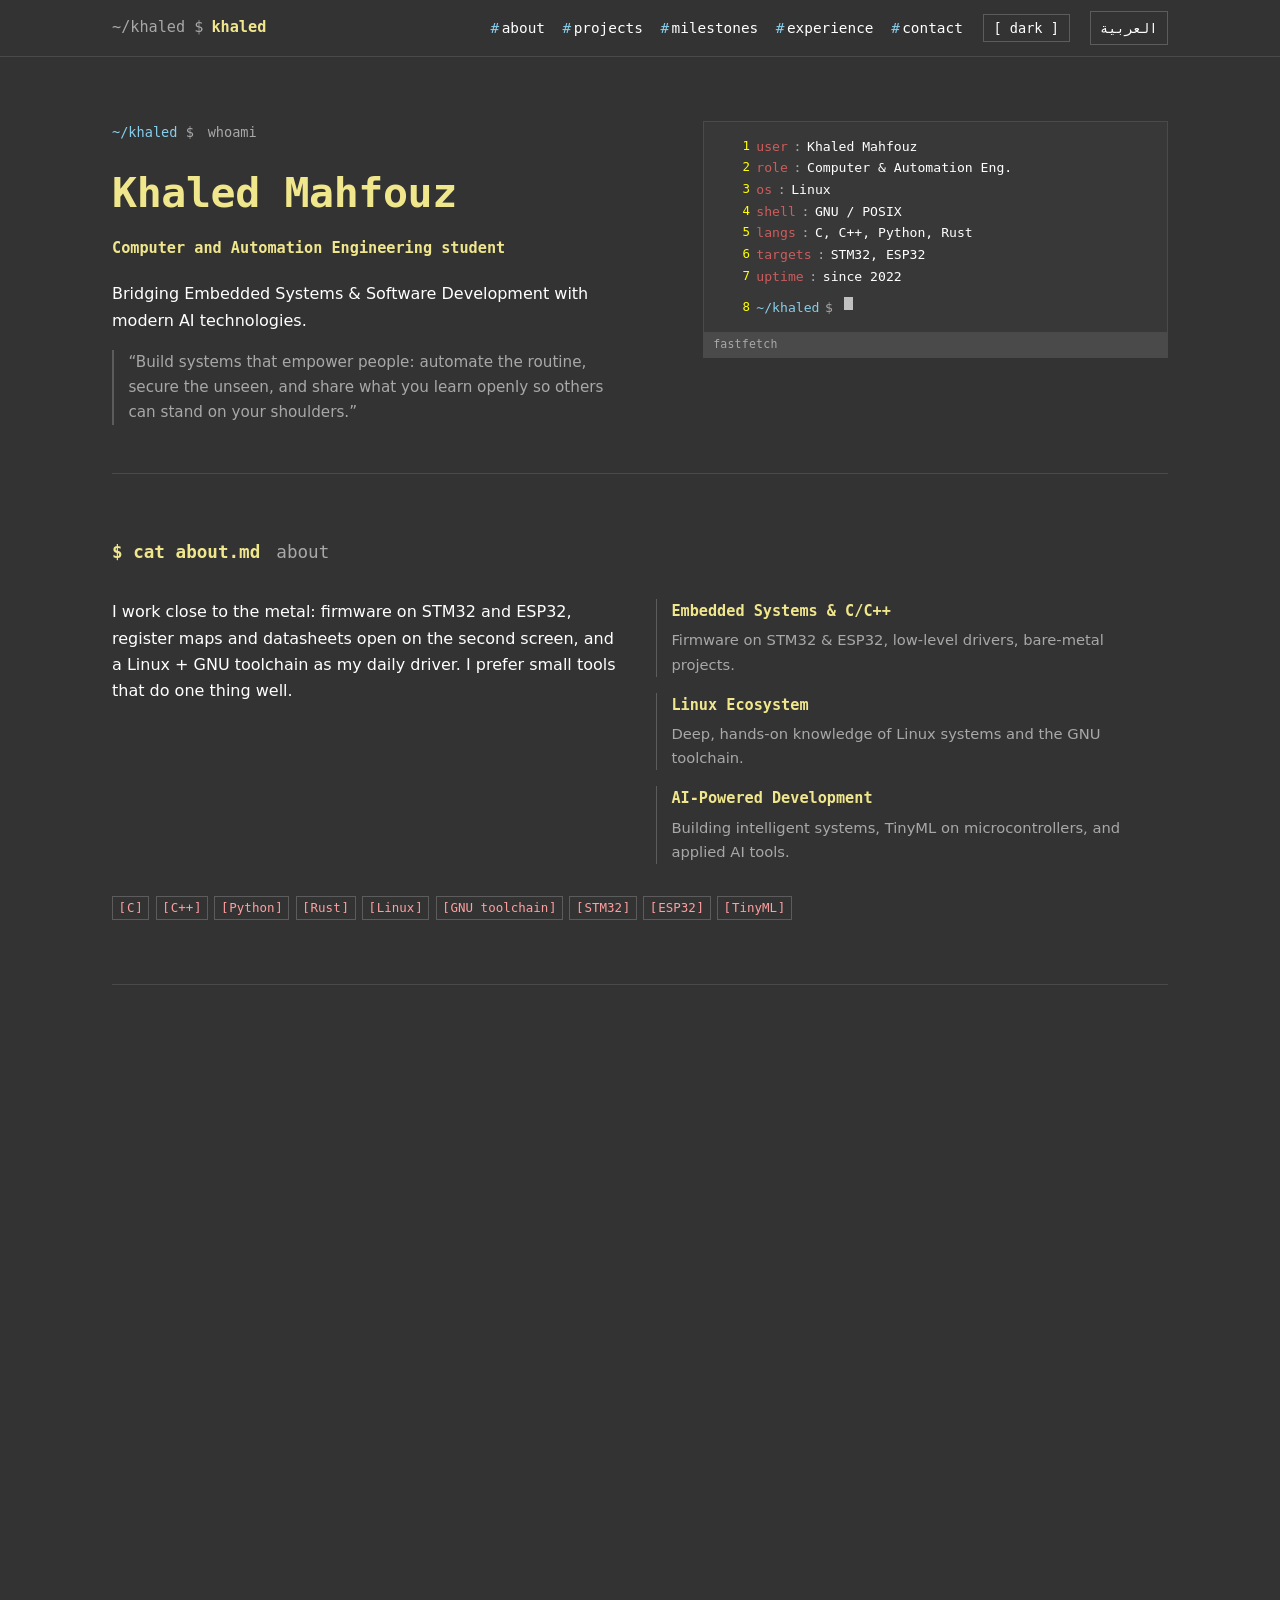
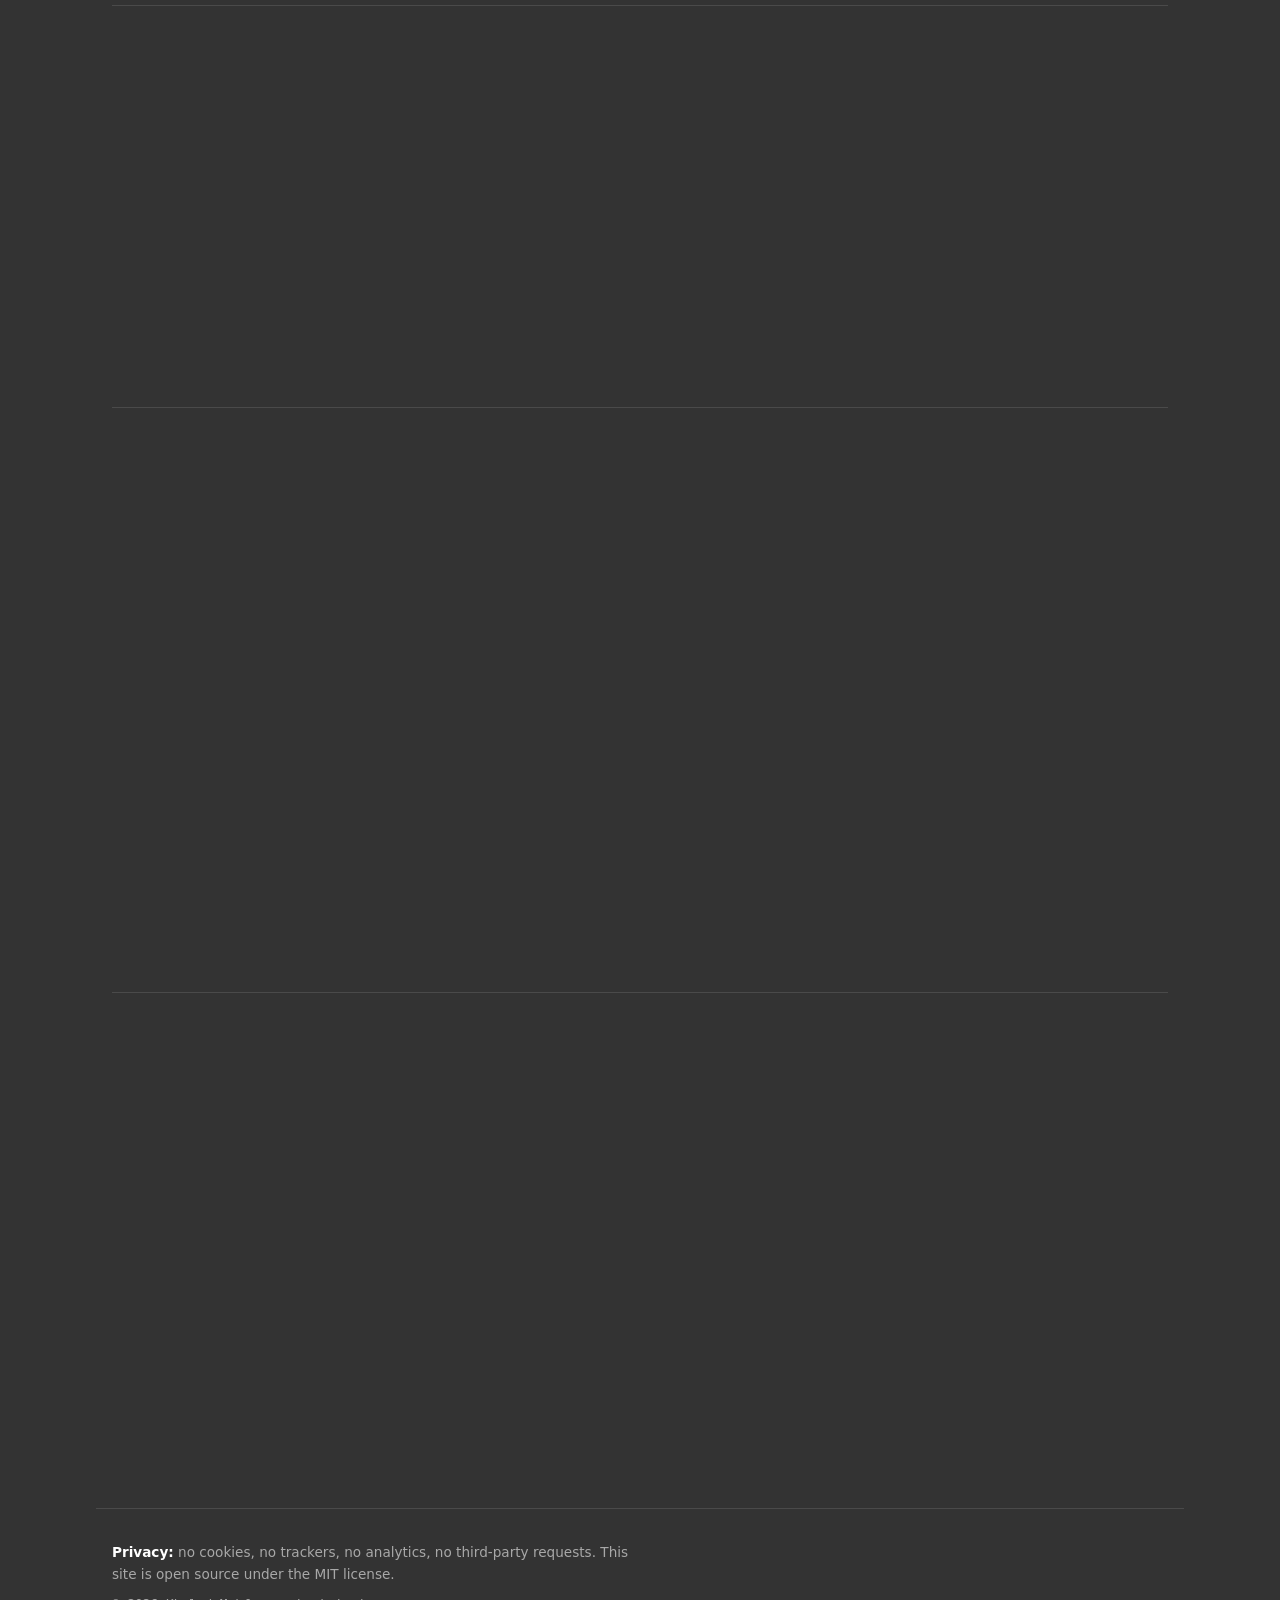
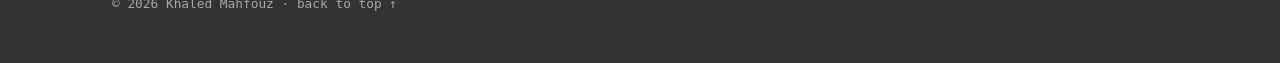
==== en/index.html @ 9ca7d721 "feat: update portfolio structure and assets" ====
<!DOCTYPE html>
<html lang="en" dir="ltr" class="no-js">
<head>
	<meta charset="utf-8">
	<meta name="viewport" content="width=device-width, initial-scale=1">

	<!-- Privacy: no referrer, no third-party requests, no cookies, no storage. -->
	<meta name="referrer" content="no-referrer">
	<!--
		Strict CSP. Note: 'frame-ancestors' is IGNORED inside a <meta> tag
		(it only works as an HTTP header). We still list it for documentation.
		'base-uri none' stops <base> hijacking; 'form-action none' since we have no forms.
	-->
	<meta http-equiv="Content-Security-Policy" content="default-src 'none'; img-src 'self' data:; style-src 'self'; script-src 'self'; font-src 'self'; base-uri 'none'; form-action 'none'; frame-ancestors 'none'">

	<title>Khaled Mahfouz — Computer &amp; Automation Engineering</title>
	<meta name="description" content="Portfolio of Khaled Mahfouz, Computer and Automation Engineering student at Damascus University. Embedded systems, C/C++, Linux, and applied AI on microcontrollers.">
	<meta name="author" content="Khaled Mahfouz">

	<link rel="canonical" href="https://khaledmhfz.vercel.app/en/">
	<link rel="alternate" hreflang="ar" href="https://khaledmhfz.vercel.app/">
	<link rel="alternate" hreflang="en" href="https://khaledmhfz.vercel.app/en/">
	<link rel="alternate" hreflang="x-default" href="https://khaledmhfz.vercel.app/">

	<!-- Open Graph / Twitter (translated, no external images) -->
	<meta property="og:type" content="website">
	<meta property="og:url" content="https://khaledmhfz.vercel.app/en/">
	<meta property="og:title" content="Khaled Mahfouz — Computer &amp; Automation Engineering">
	<meta property="og:description" content="Computer and Automation Engineering student. Embedded systems, C/C++, Linux, applied AI on microcontrollers.">
	<meta property="og:locale" content="en_US">
	<meta property="og:locale:alternate" content="ar_SY">
	<meta property="og:image" content="https://khaledmhfz.vercel.app/assets/profile-placeholder.jpg">
	<meta name="twitter:card" content="summary">
	<meta name="twitter:title" content="Khaled Mahfouz — Computer &amp; Automation Engineering">
	<meta name="twitter:description" content="Computer and Automation Engineering student. Embedded systems, C/C++, Linux, applied AI on microcontrollers.">

	<link rel="icon" href="../assets/favicon.svg" type="image/svg+xml">
	<link rel="stylesheet" href="../assets/style.css">

	<!--
		Loaded without defer on purpose: a synchronous, ~10-line reader that
		applies ?theme=light to <html> BEFORE the first paint, so returning
		visitors never see a dark flash. CSP keeps it same-origin; no inline.
	-->
	<script src="../assets/theme.js"></script>
</head>
<body>

	<a class="skip-link" href="#main">Skip to content</a>

	<!-- ===================== HEADER / NAV ===================== -->
	<header class="site-header" id="banner">
		<div class="header-inner">
			<a class="brand" href="#banner" aria-label="Khaled Mahfouz — home">
				<span class="brand-prompt" aria-hidden="true">~/khaled $</span>
				<span class="brand-name">khaled</span>
			</a>

			<button class="nav-toggle" type="button"
				aria-expanded="false" aria-controls="primary-nav"
				aria-label="Open menu"
				data-open-label="Open menu"
				data-close-label="Close menu">
				<span class="nav-toggle-bar" aria-hidden="true"></span>
				<span class="nav-toggle-bar" aria-hidden="true"></span>
				<span class="nav-toggle-bar" aria-hidden="true"></span>
			</button>

			<nav class="primary-nav" id="primary-nav" aria-label="Primary">
				<ul>
					<li><a href="#about"><span class="nav-hash" aria-hidden="true">#</span>about</a></li>
					<li><a href="#projects"><span class="nav-hash" aria-hidden="true">#</span>projects</a></li>
					<li><a href="#milestones"><span class="nav-hash" aria-hidden="true">#</span>milestones</a></li>
					<li><a href="#experiences"><span class="nav-hash" aria-hidden="true">#</span>experience</a></li>
					<li><a href="#contact"><span class="nav-hash" aria-hidden="true">#</span>contact</a></li>
				</ul>
				<button class="theme-toggle" type="button"
					aria-pressed="false"
					aria-label="Light theme"
					data-light-text="[ light ]"
					data-dark-text="[ dark ]">[ dark ]</button>
				<a class="lang-switch" href="../index.html" hreflang="ar" lang="ar" dir="rtl" rel="alternate">العربية</a>
			</nav>
		</div>
	</header>

	<main id="main">

		<!-- ===================== HERO ===================== -->
		<section class="hero" aria-labelledby="hero-title">
			<div class="hero-grid">
				<div class="hero-text">
					<p class="hero-kicker">
						<span class="prompt">~/khaled</span> <span class="prompt-sig">$</span> whoami
					</p>
					<h1 id="hero-title">Khaled Mahfouz</h1>
					<p class="hero-role">Computer and Automation Engineering student</p>
					<p class="hero-lead">
						Bridging Embedded Systems &amp; Software Development with modern AI technologies.
					</p>
					<p class="hero-slogan">
						&ldquo;Build systems that empower people: automate the routine, secure the unseen, and share what you learn openly so others can stand on your shoulders.&rdquo;
					</p>
				</div>

				<!-- Fake fastfetch-style block. Decorative. -->
				<aside class="bootlog" aria-label="Quick identity card">
					<div class="bootlog-body">
						<div class="bootlog-line"><span class="k">user</span><span class="s">:</span><span class="v">Khaled Mahfouz</span></div>
						<div class="bootlog-line"><span class="k">role</span><span class="s">:</span><span class="v">Computer &amp; Automation Eng.</span></div>
						<div class="bootlog-line"><span class="k">os</span><span class="s">:</span><span class="v">Linux</span></div>
						<div class="bootlog-line"><span class="k">shell</span><span class="s">:</span><span class="v">GNU / POSIX</span></div>
						<div class="bootlog-line"><span class="k">langs</span><span class="s">:</span><span class="v">C, C++, Python, Rust</span></div>
						<div class="bootlog-line"><span class="k">targets</span><span class="s">:</span><span class="v">STM32, ESP32</span></div>
						<div class="bootlog-line"><span class="k">uptime</span><span class="s">:</span><span class="v">since 2022</span></div>
						<div class="bootlog-line bootlog-cmd">
							<span class="prompt">~/khaled</span> <span class="prompt-sig">$</span>
							<span class="cursor" aria-hidden="true"></span>
						</div>
					</div>
					<div class="bootlog-status" aria-hidden="true">fastfetch</div>
				</aside>
			</div>
		</section>

		<!-- ===================== ABOUT ===================== -->
		<section id="about" class="section" aria-labelledby="about-title">
			<h2 id="about-title" class="section-title">
				<span class="section-prompt">$ cat about.md</span>
				<span class="section-name">about</span>
			</h2>

			<div class="about-grid">
				<p class="lead">
					I work close to the metal: firmware on STM32 and ESP32, register maps and datasheets open on the second screen, and a Linux + GNU toolchain as my daily driver. I prefer small tools that do one thing well.
				</p>

				<ul class="key-points">
					<li class="point">
						<h3>Embedded Systems &amp; C/C++</h3>
						<p>Firmware on STM32 &amp; ESP32, low-level drivers, bare-metal projects.</p>
					</li>
					<li class="point">
						<h3>Linux Ecosystem</h3>
						<p>Deep, hands-on knowledge of Linux systems and the GNU toolchain.</p>
					</li>
					<li class="point">
						<h3>AI-Powered Development</h3>
						<p>Building intelligent systems, TinyML on microcontrollers, and applied AI tools.</p>
					</li>
				</ul>
			</div>

			<div class="chips" aria-label="Tools I use">
				<span class="chip">C</span>
				<span class="chip">C++</span>
				<span class="chip">Python</span>
				<span class="chip">Rust</span>
				<span class="chip">Linux</span>
				<span class="chip">GNU toolchain</span>
				<span class="chip">STM32</span>
				<span class="chip">ESP32</span>
				<span class="chip">TinyML</span>
			</div>
		</section>

		<!-- ===================== PROJECTS ===================== -->
		<section id="projects" class="section" aria-labelledby="projects-title">
			<h2 id="projects-title" class="section-title">
				<span class="section-prompt">~/projects $ ls -1</span>
				<span class="section-name">projects</span>
			</h2>

			<div class="project-grid">
				<article class="project">
					<div class="project-file">stm32-without-cubeide</div>
					<div class="project-body">
						<h3>STM32 Without CubeIDE</h3>
						<p class="project-desc">Bare-metal STM32 development without CubeIDE, using direct register access.</p>
						<ul class="tags">
							<li>STM32</li><li>C</li><li>Bare-Metal</li><li>Embedded</li>
						</ul>
						<a class="project-link" href="https://github.com/KhaledMahfouz5/stm32-without-cubeide" target="_blank" rel="noopener noreferrer">github →</a>
					</div>
				</article>

				<article class="project">
					<div class="project-file">esp32-doom</div>
					<div class="project-body">
						<h3>ESP32 DOOM</h3>
						<p class="project-desc">Running DOOM on an ESP32 microcontroller.</p>
						<ul class="tags">
							<li>ESP32</li><li>C/C++</li><li>Graphics</li><li>Embedded</li>
						</ul>
						<a class="project-link" href="https://github.com/KhaledMahfouz5/esp32-doom" target="_blank" rel="noopener noreferrer">github →</a>
					</div>
				</article>

				<article class="project">
					<div class="project-file">tasks-org-json-reader</div>
					<div class="project-body">
						<h3>Tasks Org JSON Reader</h3>
						<p class="project-desc">A JSON reader for org-mode tasks.</p>
						<ul class="tags">
							<li>JavaScript</li><li>Svelte</li><li>CSS</li><li>HTML</li>
						</ul>
						<a class="project-link" href="https://github.com/KhaledMahfouz5/tasks-org-json-reader" target="_blank" rel="noopener noreferrer">github →</a>
					</div>
				</article>

				<article class="project">
					<div class="project-file">AL-Najeeb-System</div>
					<div class="project-body">
						<h3>AL-Najeeb Student Management</h3>
						<p class="project-desc">A web app for student management.</p>
						<ul class="tags">
							<li>Flask</li><li>Python</li><li>Web App</li>
						</ul>
						<a class="project-link" href="https://github.com/KhaledMahfouz5/AL-Najeeb-System" target="_blank" rel="noopener noreferrer">github →</a>
					</div>
				</article>

				<article class="project">
					<div class="project-file">nmap-automation-script</div>
					<div class="project-body">
						<h3>Nmap Automation Script</h3>
						<p class="project-desc">Automating network scans with Nmap.</p>
						<ul class="tags">
							<li>Python</li><li>Nmap</li><li>Network Scanning</li>
						</ul>
						<a class="project-link" href="https://github.com/KhaledMahfouz5/nmap-automation-script" target="_blank" rel="noopener noreferrer">github →</a>
					</div>
				</article>

				<article class="project">
					<div class="project-file">linux-course</div>
					<div class="project-body">
						<h3>Linux Course</h3>
						<p class="project-desc">Open-source Linux course material.</p>
						<ul class="tags">
							<li>Linux</li><li>Shell</li><li>Open Source</li>
						</ul>
						<a class="project-link" href="https://github.com/KhaledMahfouz5/linux-course" target="_blank" rel="noopener noreferrer">github →</a>
					</div>
				</article>
			</div>
		</section>

		<!-- ===================== MILESTONES (register map) ===================== -->
		<section id="milestones" class="section" aria-labelledby="milestones-title">
			<h2 id="milestones-title" class="section-title">
				<span class="section-prompt">// milestones</span>
				<span class="section-name">milestones</span>
			</h2>

			<div class="regmap-wrap">
				<table class="regmap">
					<caption class="visually-hidden">Milestones at a glance</caption>
					<colgroup>
						<col class="col-addr">
						<col class="col-name">
						<col class="col-value">
					</colgroup>
					<thead>
						<tr>
							<th scope="col">addr</th>
							<th scope="col">name</th>
							<th scope="col">value</th>
						</tr>
					</thead>
					<tbody>
						<tr>
							<td class="addr" aria-hidden="true">0x00</td>
							<td class="name">frontend_exp</td>
							<td class="value">
								<span class="counter" data-count-to="1" data-suffix="">1</span> year of frontend development
							</td>
						</tr>
						<tr>
							<td class="addr" aria-hidden="true">0x04</td>
							<td class="name">public_repos</td>
							<td class="value">
								<span class="counter" data-count-to="35" data-suffix="+">35+</span>
								<a class="inline-link" href="https://github.com/KhaledMahfouz5" target="_blank" rel="noopener noreferrer">GitHub</a>
							</td>
						</tr>
						<tr>
							<td class="addr" aria-hidden="true">0x08</td>
							<td class="name">linux_since</td>
							<td class="value">2022 — daily Linux user</td>
						</tr>
						<tr>
							<td class="addr" aria-hidden="true">0x0C</td>
							<td class="name">linkedin</td>
							<td class="value">
								<a class="inline-link" href="https://linkedin.com/in/khaled-mhfz-a82716331" target="_blank" rel="noopener noreferrer">/in/khaled-mhfz</a>
							</td>
						</tr>
					</tbody>
				</table>
			</div>
		</section>

		<!-- ===================== EXPERIENCE (git log) ===================== -->
		<section id="experiences" class="section" aria-labelledby="exp-title">
			<h2 id="exp-title" class="section-title">
				<span class="section-prompt">/* experience */</span>
				<span class="section-name">experience</span>
			</h2>

			<ol class="gitlog">
				<li class="commit">
					<span class="hash" aria-hidden="true">a1f3c02</span>
					<div class="commit-body">
						<h3>Computer and Automation Engineering — Damascus University</h3>
						<p class="commit-meta">2023 – 2027 · ongoing · Computer Systems &amp; Computer Hardware</p>
					</div>
				</li>
				<li class="commit">
					<span class="hash" aria-hidden="true">7b2e9d1</span>
					<div class="commit-body">
						<h3>Junior Frontend Developer — GammaTech</h3>
						<p class="commit-meta">2023 – 2024</p>
					</div>
				</li>
				<li class="commit">
					<span class="hash" aria-hidden="true">c0d54aa</span>
					<div class="commit-body">
						<h3>TinyML Course — Hamak AI and Robotic Club</h3>
						<p class="commit-meta">Dec 2025 – Jan 2026 · making AI usable on microcontrollers via Edge Impulse</p>
					</div>
				</li>
				<li class="commit">
					<span class="hash" aria-hidden="true">e8a11b6</span>
					<div class="commit-body">
						<h3>Fonte Aperta Program</h3>
						<p class="commit-meta">2025 · advanced AI use-cases, pentesting techniques, open-source solutions</p>
					</div>
				</li>
				<li class="commit">
					<span class="hash" aria-hidden="true">3f9b0c7</span>
					<div class="commit-body">
						<h3>Motion Graphics Course — Spacetoon Media Group</h3>
						<p class="commit-meta">2022 · advanced motion graphics with After Effects</p>
					</div>
				</li>
			</ol>
		</section>

		<!-- ===================== CONTACT ===================== -->
		<section id="contact" class="section" aria-labelledby="contact-title">
			<h2 id="contact-title" class="section-title">
				<span class="section-prompt">$ contact --list</span>
				<span class="section-name">contact</span>
			</h2>

			<ul class="contact-list">
				<li>
					<span class="contact-label">linkedin</span>
					<a href="https://linkedin.com/in/khaled-mhfz-a82716331" target="_blank" rel="noopener noreferrer">/in/khaled-mhfz</a>
				</li>
				<li>
					<span class="contact-label">github</span>
					<a href="https://github.com/KhaledMahfouz5" target="_blank" rel="noopener noreferrer">@KhaledMahfouz5</a>
				</li>
				<li>
					<span class="contact-label">telegram</span>
					<a href="https://t.me/khaledmhfz" target="_blank" rel="noopener noreferrer">@khaledmhfz</a>
				</li>
				<li>
					<span class="contact-label">cv</span>
					<a href="../assets/khaled_mhfz_cv_2026.pdf">Download CV (PDF)</a>
				</li>
				<li class="contact-email">
					<span class="contact-label">email</span>
					<a href="mailto:khaledmhfz2004@gmail.com">khaledmhfz2004@gmail.com</a>
					<button class="copy-btn" type="button"
						data-copy="khaledmhfz2004@gmail.com"
						data-copied-label="Email copied."
						data-error-label="Could not copy."
						aria-label="Copy email address">copy</button>
				</li>
			</ul>
			<p class="copy-status" role="status" aria-live="polite"></p>
			<p class="eob" aria-hidden="true"></p>
		</section>

	</main>

	<!-- ===================== FOOTER ===================== -->
	<footer class="site-footer">
		<p class="privacy">
			<strong>Privacy:</strong> no cookies, no trackers, no analytics, no third-party requests. This site is open source under the <span>MIT</span> license.
		</p>
		<p class="copyright">
			© 2026 Khaled Mahfouz · <a href="#banner" class="back-top">back to top ↑</a>
		</p>
	</footer>

	<script src="../assets/script.js" defer></script>
</body>
</html>
---- assets/style.css ----
/* =========================================================
   Khaled Mahfouz — portfolio
   Single stylesheet for AR (RTL) and EN (LTR).
   Layout uses logical properties; direction is free.
   Colors: Vim "desert" (dark, default) and "shine" (light).
   Dark is the default; light is opt-in via html[data-theme="light"].
   ========================================================= */

/* ---------- Tokens: desert (dark, default) ---------- */
:root {
	--bg:            #333333;   /* Normal bg          */
	--bg-panel:      #383838;
	--bg-elev:       #4a4a4a;
	--fg:            #ffffff;   /* Normal fg          */
	--fg-strong:     #ffffff;
	--fg-muted:      #a8a8a8;
	--accent:        #f0e68c;   /* Statement (bold)   */
	--accent-dim:    #bdb76b;   /* Type               */
	--accent-ink:    #333333;
	--func:          #98fb98;   /* Identifier/builtin */
	--string:        #ffa0a0;   /* String             */
	--preproc:       #cd5c5c;   /* PreProc            */
	--lineno:        #ffff00;   /* LineNr (decorative)*/
	--comment:       #87ceeb;   /* Comment            */
	--cursor:        #c0c0c0;
	--border:        #4a4a4a;
	--border-strong: #5c5c5c;
	--link-hover:    #ffffff;

	--mono: ui-monospace, "SF Mono", "Cascadia Mono", "JetBrains Mono",
		Consolas, "DejaVu Sans Mono", monospace;
	--sans: system-ui, "Noto Sans Arabic", "Segoe UI", Tahoma, sans-serif;

	--maxw: 68rem;
	--radius: 0;
	--header-h: 3.5rem;

	color-scheme: dark;
}

/* ---------- Tokens: shine (light, opt-in) ---------- */
html[data-theme="light"] {
	--bg:            #ffffff;
	--bg-panel:      #f7f7f7;
	--bg-elev:       #ebebeb;
	--fg:            #000000;
	--fg-strong:     #000000;
	--fg-muted:      #6e6e6e;
	--accent:        #007a55;
	--accent-dim:    #005f42;
	--accent-ink:    #ffffff;
	--func:          #007a7a;
	--string:        #7f5555;
	--preproc:       #6000a0;
	--lineno:        #808080;
	--comment:       #1a5fb4;
	--cursor:        #c0c0c0;
	--border:        #d0d0d0;
	--border-strong: #b0b0b0;
	--link-hover:    #000000;

	color-scheme: light;
}

/* ---------- Reset / base ---------- */
*,
*::before,
*::after { box-sizing: border-box; }

html {
	-webkit-text-size-adjust: 100%;
	text-size-adjust: 100%;
	scroll-behavior: smooth;
}

body {
	margin: 0;
	background: var(--bg);
	color: var(--fg);
	font-family: var(--sans);
	font-size: 1rem;
	line-height: 1.65;
	min-height: 100svh;
	/* Flat Vim background: no grid, no scanlines, no shadows. */
}

/* Arabic paragraphs breathe more; sans font everywhere. */
html[lang="ar"] body { line-height: 1.85; }
html[lang="ar"] p,
html[lang="ar"] li { font-family: var(--sans); }

/* Technical / LTR fragments */
[dir="ltr"] { unicode-bidi: isolate; }
code, kbd, samp, pre { font-family: var(--mono); }

img { max-width: 100%; height: auto; display: block; }

/* Links follow Identifier/builtin color in Vim. */
a {
	color: var(--func);
	text-decoration-thickness: 1px;
	text-underline-offset: .25em;
}
a:hover { color: var(--link-hover); }

/* Focus ring, visible on both themes. */
:focus-visible {
	outline: 2px solid var(--accent);
	outline-offset: 2px;
}

/* Screen-reader only */
.visually-hidden {
	position: absolute !important;
	width: 1px; height: 1px;
	padding: 0; margin: -1px;
	overflow: hidden; clip: rect(0 0 0 0);
	white-space: nowrap; border: 0;
}

/* Skip link (text on accent bg = accent-ink) */
.skip-link {
	position: absolute;
	inset-inline-start: 1rem;
	top: -4rem;
	padding: .6rem 1rem;
	background: var(--accent);
	color: var(--accent-ink);
	font-family: var(--mono);
	font-weight: 700;
	text-decoration: none;
	z-index: 100;
}
.skip-link:focus { top: 1rem; }

/* ---------- Header ---------- */
.site-header {
	position: sticky;
	top: 0;
	z-index: 50;
	background: var(--bg);
	border-bottom: 1px solid var(--border);
}
.header-inner {
	max-width: var(--maxw);
	margin-inline: auto;
	padding-inline: 1rem;
	min-height: var(--header-h);
	display: flex;
	align-items: center;
	justify-content: space-between;
	gap: 1rem;
}
.brand {
	display: inline-flex;
	align-items: baseline;
	gap: .5rem;
	font-family: var(--mono);
	color: var(--fg-strong);
	text-decoration: none;
	font-size: .95rem;
}
.brand-prompt { color: var(--fg-muted); }
/* brand-name = Statement → accent + bold */
.brand-name { color: var(--accent); font-weight: 700; }
.brand:hover .brand-name { color: var(--link-hover); }

/* Nav */
.primary-nav {
	display: flex;
	align-items: center;
	gap: 1.25rem;
}
.primary-nav ul {
	list-style: none;
	margin: 0;
	padding: 0;
	display: flex;
	gap: 1.1rem;
}
.primary-nav a {
	font-family: var(--mono);
	font-size: .9rem;
	color: var(--fg);
	text-decoration: none;
	padding-block: .35rem;
	border-bottom: 1px solid transparent;
}
.primary-nav a:hover {
	color: var(--accent);
	font-weight: 700;
	border-bottom-color: var(--accent);
}
.nav-hash { color: var(--comment); margin-inline-end: .15rem; }

/* Language switch */
.primary-nav .lang-switch {
	font-family: var(--mono);
	font-size: .85rem;
	color: var(--fg-strong);
	border: 1px solid var(--border-strong);
	padding: .3rem .6rem;
}
.primary-nav .lang-switch:hover {
	color: var(--func);
	border-color: var(--func);
}

/* Theme toggle — visible only when JS is running.
   Single fixed aria-label; state carried by aria-pressed. */
.theme-toggle {
	display: none;
	font-family: var(--mono);
	font-size: .85rem;
	color: var(--fg-strong);
	background: transparent;
	border: 1px solid var(--border-strong);
	padding: .3rem .6rem;
	cursor: pointer;
	line-height: 1.2;
}
html.js .theme-toggle { display: inline-flex; align-items: center; }
.theme-toggle:hover { color: var(--accent); border-color: var(--accent); }
.theme-toggle[aria-pressed="true"] { color: var(--accent); border-color: var(--accent); }

/* Burger (mobile only) */
.nav-toggle {
	display: none;
	flex-direction: column;
	gap: 5px;
	width: 2.25rem;
	height: 2.25rem;
	justify-content: center;
	align-items: center;
	background: transparent;
	border: 1px solid var(--border-strong);
	cursor: pointer;
}
.nav-toggle-bar {
	width: 1.1rem;
	height: 2px;
	background: var(--fg-strong);
}
.nav-toggle[aria-expanded="true"] .nav-toggle-bar:nth-child(1) { transform: translateY(6px) rotate(45deg); }
.nav-toggle[aria-expanded="true"] .nav-toggle-bar:nth-child(2) { opacity: 0; }
.nav-toggle[aria-expanded="true"] .nav-toggle-bar:nth-child(3) { transform: translateY(-6px) rotate(-45deg); }

/* Mobile nav behaviour */
@media (max-width: 52rem) {
	.nav-toggle { display: flex; }
	.primary-nav {
		position: absolute;
		inset-inline: 0;
		top: var(--header-h);
		background: var(--bg-panel);
		border-bottom: 1px solid var(--border);
		flex-direction: column;
		align-items: stretch;
		padding: 1rem;
		gap: .75rem;
		display: none;
	}
	.primary-nav.is-open { display: flex; }
	.primary-nav ul { flex-direction: column; gap: .25rem; }
	.primary-nav a { display: block; padding: .55rem .25rem; }
	.theme-toggle,
	.primary-nav .lang-switch { align-self: flex-start; }
}

/* Without JS: show the nav stacked, hide JS-only controls. */
html.no-js .primary-nav { display: flex; }
@media (max-width: 52rem) {
	html.no-js .nav-toggle { display: none; }
	html.no-js .primary-nav {
		position: static;
		display: flex;
		flex-direction: column;
		border: 0;
		padding: 0 0 .5rem;
	}
}

/* ---------- Sections ---------- */
main { max-width: var(--maxw); margin-inline: auto; padding-inline: 1rem; }

.section {
	padding-block: 4rem;
	scroll-margin-top: calc(var(--header-h) + 1rem);
	border-top: 1px solid var(--border);
}
.section-title {
	display: flex;
	flex-wrap: wrap;
	align-items: baseline;
	gap: .5rem 1rem;
	margin: 0 0 2rem;
	font-family: var(--mono);
	font-weight: 700;
	font-size: 1.1rem;
	color: var(--fg-strong);
}
/* Section prompt = Statement → accent + bold. */
.section-prompt { color: var(--accent); font-weight: 700; }
/* Section name stays readable but subordinate. */
.section-name { color: var(--fg-muted); font-weight: 400; }

/* ---------- Hero ---------- */
.hero {
	padding-block: 4rem 3rem;
	scroll-margin-top: 0;
}
.hero-grid {
	display: grid;
	gap: 2rem;
	align-items: start;
}
@media (min-width: 52rem) {
	.hero-grid { grid-template-columns: 1.2fr 1fr; }
}

.hero-kicker {
	font-family: var(--mono);
	font-size: .85rem;
	color: var(--fg-muted);
	margin: 0 0 1rem;
}
.prompt { color: var(--comment); }
.prompt-sig { color: var(--fg-muted); margin-inline-end: .35rem; }

.hero h1 {
	font-family: var(--mono);
	font-size: clamp(1.8rem, 4vw, 2.6rem);
	margin: 0 0 .5rem;
	color: var(--accent);
	font-weight: 700;
	letter-spacing: -.01em;
}
.hero-role {
	font-family: var(--mono);
	color: var(--accent);
	font-weight: 700;
	margin: 0 0 1.25rem;
	font-size: .95rem;
}
.hero-lead { margin: 0 0 1rem; color: var(--fg); max-width: 48ch; }
.hero-slogan {
	margin: 0;
	color: var(--fg-muted);
	font-size: .95rem;
	max-width: 54ch;
	padding-inline-start: .9rem;
	border-inline-start: 2px solid var(--border-strong);
}

/* Bootlog / fastfetch card: flat panel, CSS-counter gutter, status line. */
.bootlog {
	background: var(--bg-panel);
	border: 1px solid var(--border);
	font-family: var(--mono);
	font-size: .82rem;
	counter-reset: ff-line;   /* line-number counter for the gutter */
}
.bootlog-body { padding: .85rem .9rem; }
.bootlog-line {
	display: flex;
	gap: .35rem;
	position: relative;
	padding-inline-start: 2.4rem;   /* room for the gutter */
	counter-increment: ff-line;
}
/* Right-aligned line numbers in --lineno (decorative). */
.bootlog-line::before {
	content: counter(ff-line);
	position: absolute;
	inset-inline-start: 0;
	width: 2rem;
	text-align: end;
	color: var(--lineno);
	font-size: .78rem;
	user-select: none;
}
.bootlog-line .k { color: var(--preproc); }
.bootlog-line .s { color: var(--fg-muted); }
.bootlog-line .v { color: var(--fg); }
.bootlog-cmd { margin-top: .6rem; }
.cursor {
	display: inline-block;
	width: .55rem;
	height: 1em;
	background: var(--cursor);
	vertical-align: text-bottom;
	animation: blink 1.1s steps(1) infinite;
}
@keyframes blink { 50% { opacity: 0; } }

/* One-row Vim-like statusline at the bottom of the bootlog. */
.bootlog-status {
	background: var(--bg-elev);
	border-top: 1px solid var(--border);
	color: var(--fg-muted);
	font-size: .72rem;
	padding: .15rem .6rem;
	letter-spacing: .02em;
}

/* ---------- About ---------- */
.about-grid {
	display: grid;
	gap: 2rem;
}
@media (min-width: 52rem) {
	.about-grid { grid-template-columns: 1fr 1fr; }
}
.lead { margin: 0; color: var(--fg); }
.key-points {
	list-style: none;
	margin: 0;
	padding: 0;
	display: grid;
	gap: 1rem;
}
.point {
	padding-inline-start: .9rem;
	border-inline-start: 1px solid var(--border-strong);
}
.point h3 {
	font-family: var(--mono);
	font-size: .95rem;
	margin: 0 0 .25rem;
	color: var(--accent);
	font-weight: 700;
}
.point p { margin: 0; color: var(--fg-muted); font-size: .92rem; }

.chips {
	display: flex;
	flex-wrap: wrap;
	gap: .4rem;
	margin-top: 2rem;
}
/* Bracketed tags: brackets via ::before / ::after, not in HTML. */
.chip {
	font-family: var(--mono);
	font-size: .78rem;
	color: var(--string);
	background: transparent;
	border: 1px solid var(--border-strong);
	padding: .05rem .35rem;
}
.chip::before { content: "["; color: var(--string); margin-inline-end: .05rem; }
.chip::after  { content: "]"; color: var(--string); margin-inline-start: .05rem; }

/* ---------- Projects ---------- */
.project-grid {
	display: grid;
	gap: 1.25rem;
	grid-template-columns: 1fr;
}
@media (min-width: 40rem) { .project-grid { grid-template-columns: 1fr 1fr; } }
@media (min-width: 60rem) { .project-grid { grid-template-columns: 1fr 1fr 1fr; } }

.project {
	background: var(--bg-panel);
	border: 1px solid var(--border);
	display: flex;
	flex-direction: column;
	transition: border-color .15s ease;
}
.project:hover { border-color: var(--border-strong); }

/* Filename row (was .window-title) — Vim comment color, mono. */
.project-file {
	font-family: var(--mono);
	font-size: .78rem;
	color: var(--comment);
	padding: .5rem .75rem;
	border-bottom: 1px solid var(--border);
}

.project-body {
	padding: 1rem;
	display: flex;
	flex-direction: column;
	gap: .6rem;
	flex: 1;
}
.project h3 {
	margin: 0;
	font-family: var(--mono);
	font-size: 1rem;
	color: var(--accent);
	font-weight: 700;
}
.project-desc { margin: 0; font-size: .9rem; color: var(--fg-muted); }

/* Tags: bracketed chips, string color. */
.tags {
	display: flex;
	flex-wrap: wrap;
	gap: .3rem;
	list-style: none;
	margin: 0;
	padding: 0;
}
.tags li {
	font-family: var(--mono);
	font-size: .72rem;
	color: var(--string);
	padding: .05rem 0;
}
.tags li::before { content: "["; }
.tags li::after  { content: "]"; }

/* Links use Identifier/builtin color. */
.project-link {
	margin-top: auto;
	font-family: var(--mono);
	font-size: .85rem;
	text-decoration: none;
	color: var(--func);
}
.project-link:hover { color: var(--link-hover); text-decoration: underline; }

/* ---------- Milestones (register map, semantic table) ---------- */
.regmap-wrap { overflow-x: auto; }
.regmap {
	width: 100%;
	border-collapse: collapse;
	table-layout: fixed;
	border: 1px solid var(--border);
	background: var(--bg-panel);
	font-family: var(--mono);
	font-size: .85rem;
}
.regmap .col-addr  { width: 5.5rem; }
.regmap .col-name  { width: 10rem; }
.regmap th,
.regmap td {
	text-align: start;
	padding: .6rem .9rem;
	vertical-align: baseline;
	border-bottom: 1px solid var(--border);
}
.regmap tbody tr:last-child td { border-bottom: 0; }
.regmap thead th {
	background: var(--bg-elev);
	color: var(--fg-muted);
	font-size: .75rem;
	text-transform: uppercase;
	letter-spacing: .05em;
}
/* Line numbers in --lineno (decorative, aria-hidden in HTML). */
.regmap .addr { color: var(--lineno); }
.regmap .name { color: var(--fg); }
.regmap .value { color: var(--fg-strong); }
.regmap .inline-link { color: var(--func); }
.regmap .inline-link:hover { color: var(--link-hover); }
.regmap .counter { color: var(--accent); font-weight: 700; }

/* ---------- Experience (git log) ---------- */
.gitlog {
	list-style: none;
	margin: 0;
	padding: 0;
	display: grid;
	gap: .9rem;
}
.commit {
	display: grid;
	grid-template-columns: 6rem 1fr;
	gap: .75rem;
	padding-block: .5rem;
	border-bottom: 1px dashed var(--border);
}
.commit:last-child { border-bottom: 0; }
/* Hashes = LineNr (decorative, aria-hidden in HTML). */
.hash {
	font-family: var(--mono);
	font-size: .8rem;
	color: var(--lineno);
	align-self: start;
}
.commit h3 {
	margin: 0;
	font-family: var(--mono);
	font-size: .95rem;
	color: var(--accent);
	font-weight: 700;
}
.commit-meta {
	margin: .2rem 0 0;
	font-size: .85rem;
	color: var(--fg-muted);
}

@media (max-width: 40rem) {
	.commit { grid-template-columns: 1fr; gap: .2rem; }
}

/* ---------- Contact ---------- */
.contact-list {
	list-style: none;
	margin: 0;
	padding: 0;
	display: grid;
	gap: .5rem;
	font-family: var(--mono);
	font-size: .92rem;
}
.contact-list li {
	display: flex;
	align-items: baseline;
	gap: .75rem;
	flex-wrap: wrap;
	padding-block: .35rem;
	border-bottom: 1px dashed var(--border);
}
.contact-label {
	color: var(--preproc);
	min-width: 5.5rem;
}
.contact-list a { color: var(--func); text-decoration: none; }
.contact-list a:hover { color: var(--link-hover); text-decoration: underline; }

.copy-btn {
	font-family: var(--mono);
	font-size: .78rem;
	background: transparent;
	color: var(--func);
	border: 1px solid var(--border-strong);
	padding: .1rem .5rem;
	cursor: pointer;
}
.copy-btn:hover {
	background: var(--accent);
	color: var(--accent-ink);
	border-color: var(--accent);
}

.copy-status {
	min-height: 1.2rem;
	color: var(--fg);
	font-family: var(--mono);
	font-size: .8rem;
	margin: .5rem 0 0;
}

/* Vim empty-buffer filler: three `~` lines via CSS, decorative. */
.eob {
	margin: 1.5rem 0 0;
	font-family: var(--mono);
	font-size: .9rem;
	color: var(--comment);
	line-height: 1.4;
}
.eob::before { content: "~\A~\A~"; white-space: pre; }

/* ---------- Footer ---------- */
.site-footer {
	max-width: var(--maxw);
	margin-inline: auto;
	padding: 2rem 1rem 3rem;
	border-top: 1px solid var(--border);
	font-size: .85rem;
	color: var(--fg-muted);
}
.privacy { margin: 0 0 .5rem; max-width: 62ch; }
.privacy strong { color: var(--fg-strong); }
.copyright { margin: 0; font-family: var(--mono); font-size: .8rem; }
.back-top { color: var(--fg-muted); text-decoration: none; }
.back-top:hover { color: var(--func); text-decoration: underline; }

/* ---------- Scroll reveal + counters (JS enhancement) ---------- */
html.reveal-init .section > * {
	opacity: 0;
	transform: translateY(8px);
	transition: opacity .5s ease, transform .5s ease;
}
html.reveal-init .section.is-visible > * {
	opacity: 1;
	transform: none;
}

/* ---------- Reduced motion ---------- */
@media (prefers-reduced-motion: reduce) {
	html { scroll-behavior: auto; }
	*, *::before, *::after {
		animation: none !important;
		transition: none !important;
	}
	html.reveal-init .section > * {
		opacity: 1;
		transform: none;
	}
	.cursor { animation: none; opacity: 1; }
}
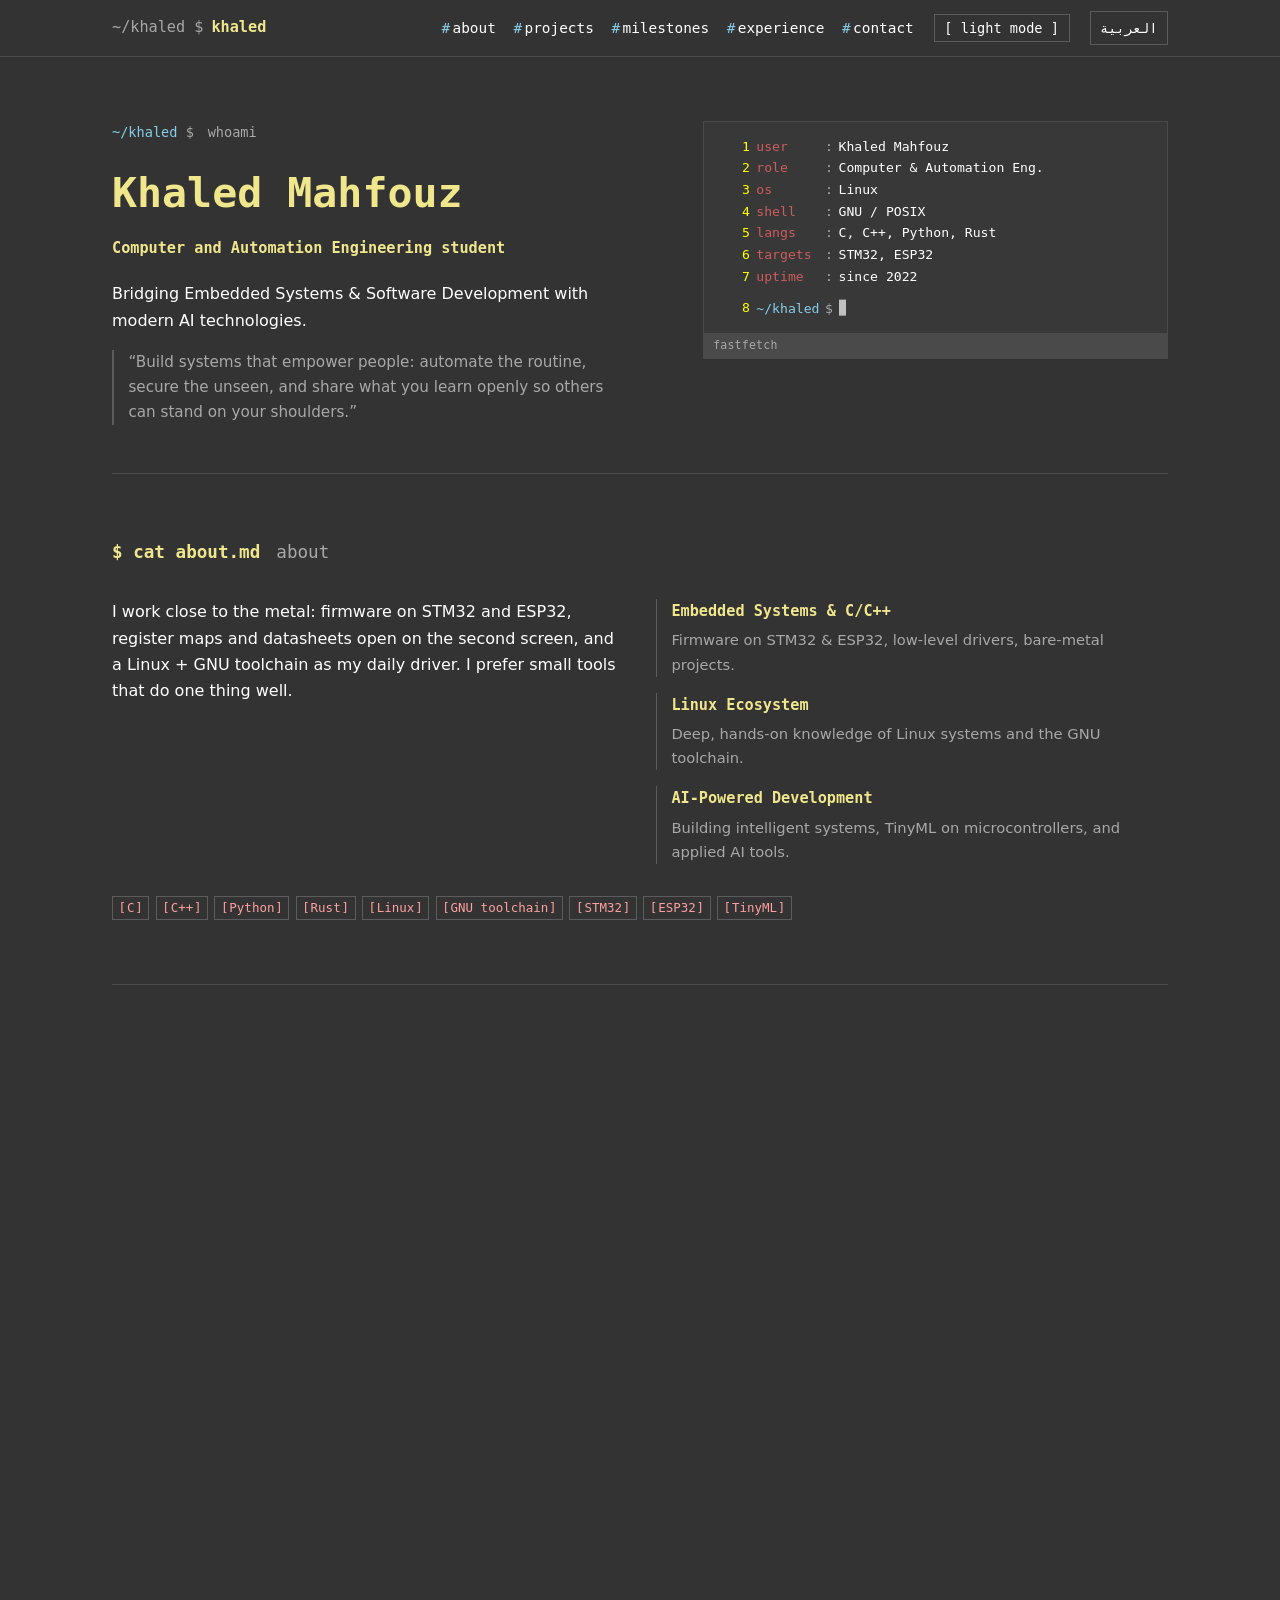
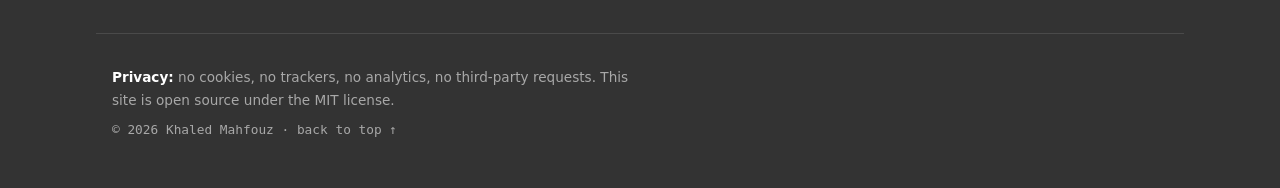
==== commit 7b69ad4a: "Update personal portfolio files, add favicon, robots.txt, sitemap, and vercel config" ====
--- a/en/index.html
+++ b/en/index.html
@@ -3,14 +3,10 @@
 <head>
 	<meta charset="utf-8">
 	<meta name="viewport" content="width=device-width, initial-scale=1">
+	<meta name="theme-color" content="#333333">
 
 	<!-- Privacy: no referrer, no third-party requests, no cookies, no storage. -->
 	<meta name="referrer" content="no-referrer">
-	<!--
-		Strict CSP. Note: 'frame-ancestors' is IGNORED inside a <meta> tag
-		(it only works as an HTTP header). We still list it for documentation.
-		'base-uri none' stops <base> hijacking; 'form-action none' since we have no forms.
-	-->
 	<meta http-equiv="Content-Security-Policy" content="default-src 'none'; img-src 'self' data:; style-src 'self'; script-src 'self'; font-src 'self'; base-uri 'none'; form-action 'none'; frame-ancestors 'none'">
 
 	<title>Khaled Mahfouz — Computer &amp; Automation Engineering</title>
@@ -22,33 +18,40 @@
 	<link rel="alternate" hreflang="en" href="https://khaledmhfz.vercel.app/en/">
 	<link rel="alternate" hreflang="x-default" href="https://khaledmhfz.vercel.app/">
 
-	<!-- Open Graph / Twitter (translated, no external images) -->
 	<meta property="og:type" content="website">
 	<meta property="og:url" content="https://khaledmhfz.vercel.app/en/">
 	<meta property="og:title" content="Khaled Mahfouz — Computer &amp; Automation Engineering">
 	<meta property="og:description" content="Computer and Automation Engineering student. Embedded systems, C/C++, Linux, applied AI on microcontrollers.">
 	<meta property="og:locale" content="en_US">
 	<meta property="og:locale:alternate" content="ar_SY">
-	<meta property="og:image" content="https://khaledmhfz.vercel.app/assets/profile-placeholder.jpg">
 	<meta name="twitter:card" content="summary">
 	<meta name="twitter:title" content="Khaled Mahfouz — Computer &amp; Automation Engineering">
 	<meta name="twitter:description" content="Computer and Automation Engineering student. Embedded systems, C/C++, Linux, applied AI on microcontrollers.">
 
 	<link rel="icon" href="../assets/favicon.svg" type="image/svg+xml">
 	<link rel="stylesheet" href="../assets/style.css">
-
-	<!--
-		Loaded without defer on purpose: a synchronous, ~10-line reader that
-		applies ?theme=light to <html> BEFORE the first paint, so returning
-		visitors never see a dark flash. CSP keeps it same-origin; no inline.
-	-->
 	<script src="../assets/theme.js"></script>
+
+	<script type="application/ld+json">
+	{
+		"@context": "https://schema.org",
+		"@type": "Person",
+		"name": "Khaled Mahfouz",
+		"url": "https://khaledmhfz.vercel.app/en/",
+		"jobTitle": "Computer and Automation Engineering Student",
+		"alumniOf": "Damascus University",
+		"sameAs": [
+			"https://github.com/KhaledMahfouz5",
+			"https://linkedin.com/in/khaled-mhfz-a82716331",
+			"https://t.me/khaledmhfz"
+		]
+	}
+	</script>
 </head>
 <body>
 
 	<a class="skip-link" href="#main">Skip to content</a>
 
-	<!-- ===================== HEADER / NAV ===================== -->
 	<header class="site-header" id="banner">
 		<div class="header-inner">
 			<a class="brand" href="#banner" aria-label="Khaled Mahfouz — home">
@@ -75,10 +78,7 @@
 					<li><a href="#contact"><span class="nav-hash" aria-hidden="true">#</span>contact</a></li>
 				</ul>
 				<button class="theme-toggle" type="button"
-					aria-pressed="false"
-					aria-label="Light theme"
-					data-light-text="[ light ]"
-					data-dark-text="[ dark ]">[ dark ]</button>
+					aria-pressed="false">[ light mode ]</button>
 				<a class="lang-switch" href="../index.html" hreflang="ar" lang="ar" dir="rtl" rel="alternate">العربية</a>
 			</nav>
 		</div>
@@ -86,11 +86,10 @@
 
 	<main id="main">
 
-		<!-- ===================== HERO ===================== -->
 		<section class="hero" aria-labelledby="hero-title">
 			<div class="hero-grid">
 				<div class="hero-text">
-					<p class="hero-kicker">
+					<p class="hero-kicker" aria-hidden="true">
 						<span class="prompt">~/khaled</span> <span class="prompt-sig">$</span> whoami
 					</p>
 					<h1 id="hero-title">Khaled Mahfouz</h1>
@@ -103,7 +102,6 @@
 					</p>
 				</div>
 
-				<!-- Fake fastfetch-style block. Decorative. -->
 				<aside class="bootlog" aria-label="Quick identity card">
 					<div class="bootlog-body">
 						<div class="bootlog-line"><span class="k">user</span><span class="s">:</span><span class="v">Khaled Mahfouz</span></div>
@@ -114,7 +112,7 @@
 						<div class="bootlog-line"><span class="k">targets</span><span class="s">:</span><span class="v">STM32, ESP32</span></div>
 						<div class="bootlog-line"><span class="k">uptime</span><span class="s">:</span><span class="v">since 2022</span></div>
 						<div class="bootlog-line bootlog-cmd">
-							<span class="prompt">~/khaled</span> <span class="prompt-sig">$</span>
+							<span class="prompt" aria-hidden="true">~/khaled</span> <span class="prompt-sig" aria-hidden="true">$</span>
 							<span class="cursor" aria-hidden="true"></span>
 						</div>
 					</div>
@@ -123,10 +121,9 @@
 			</div>
 		</section>
 
-		<!-- ===================== ABOUT ===================== -->
 		<section id="about" class="section" aria-labelledby="about-title">
 			<h2 id="about-title" class="section-title">
-				<span class="section-prompt">$ cat about.md</span>
+				<span class="section-prompt" aria-hidden="true">$ cat about.md</span>
 				<span class="section-name">about</span>
 			</h2>
 
@@ -164,10 +161,9 @@
 			</div>
 		</section>
 
-		<!-- ===================== PROJECTS ===================== -->
 		<section id="projects" class="section" aria-labelledby="projects-title">
 			<h2 id="projects-title" class="section-title">
-				<span class="section-prompt">~/projects $ ls -1</span>
+				<span class="section-prompt" aria-hidden="true">~/projects $ ls -1</span>
 				<span class="section-name">projects</span>
 			</h2>
 
@@ -176,23 +172,25 @@
 					<div class="project-file">stm32-without-cubeide</div>
 					<div class="project-body">
 						<h3>STM32 Without CubeIDE</h3>
-						<p class="project-desc">Bare-metal STM32 development without CubeIDE, using direct register access.</p>
-						<ul class="tags">
-							<li>STM32</li><li>C</li><li>Bare-Metal</li><li>Embedded</li>
-						</ul>
-						<a class="project-link" href="https://github.com/KhaledMahfouz5/stm32-without-cubeide" target="_blank" rel="noopener noreferrer">github →</a>
-					</div>
-				</article>
-
-				<article class="project">
-					<div class="project-file">esp32-doom</div>
+						<p class="project-desc">A bare-metal build environment and toolchain for STM32 without CubeIDE (CMake, Ninja, OpenOCD).</p>
+						<p class="project-credit" style="font-family: var(--mono); font-size: 0.72rem; color: var(--comment); margin: 0;">// based on <a href="https://github.com/kristianklein/stm32-without-cubeide" target="_blank" rel="noopener noreferrer" style="color: var(--comment);">kristianklein/stm32-without-cubeide</a></p>
+						<ul class="tags">
+							<li>STM32</li><li>C</li><li>Bare-Metal</li><li>CMake</li><li>OpenOCD</li>
+						</ul>
+						<a class="project-link" href="https://github.com/KhaledMahfouz5/stm32-without-cubeide" target="_blank" rel="noopener noreferrer">github ↗</a>
+					</div>
+				</article>
+
+				<article class="project">
+					<div class="project-file">doom-esp-with-arduino</div>
 					<div class="project-body">
 						<h3>ESP32 DOOM</h3>
 						<p class="project-desc">Running DOOM on an ESP32 microcontroller.</p>
-						<ul class="tags">
-							<li>ESP32</li><li>C/C++</li><li>Graphics</li><li>Embedded</li>
-						</ul>
-						<a class="project-link" href="https://github.com/KhaledMahfouz5/esp32-doom" target="_blank" rel="noopener noreferrer">github →</a>
+						<p class="project-credit" style="font-family: var(--mono); font-size: 0.72rem; color: var(--comment); margin: 0;">// based on <a href="https://github.com/jkirsons/doom-espidf" target="_blank" rel="noopener noreferrer" style="color: var(--comment);">jkirsons/doom-espidf</a></p>
+						<ul class="tags">
+							<li>ESP32</li><li>C/C++</li><li>Arduino</li><li>ESP-IDF</li><li>Graphics</li>
+						</ul>
+						<a class="project-link" href="https://github.com/KhaledMahfouz5/doom-esp-with-arduino" target="_blank" rel="noopener noreferrer">github ↗</a>
 					</div>
 				</article>
 
@@ -200,11 +198,11 @@
 					<div class="project-file">tasks-org-json-reader</div>
 					<div class="project-body">
 						<h3>Tasks Org JSON Reader</h3>
-						<p class="project-desc">A JSON reader for org-mode tasks.</p>
-						<ul class="tags">
-							<li>JavaScript</li><li>Svelte</li><li>CSS</li><li>HTML</li>
-						</ul>
-						<a class="project-link" href="https://github.com/KhaledMahfouz5/tasks-org-json-reader" target="_blank" rel="noopener noreferrer">github →</a>
+						<p class="project-desc">A small web viewer for the JSON data exported from the Tasks.org app.</p>
+						<ul class="tags">
+							<li>JavaScript</li><li>Svelte</li><li>CSS</li><li>HTML</li><li>JSON</li>
+						</ul>
+						<a class="project-link" href="https://github.com/KhaledMahfouz5/tasks-org-json-reader" target="_blank" rel="noopener noreferrer">github ↗</a>
 					</div>
 				</article>
 
@@ -216,7 +214,7 @@
 						<ul class="tags">
 							<li>Flask</li><li>Python</li><li>Web App</li>
 						</ul>
-						<a class="project-link" href="https://github.com/KhaledMahfouz5/AL-Najeeb-System" target="_blank" rel="noopener noreferrer">github →</a>
+						<a class="project-link" href="https://github.com/KhaledMahfouz5/AL-Najeeb-System" target="_blank" rel="noopener noreferrer">github ↗</a>
 					</div>
 				</article>
 
@@ -226,9 +224,9 @@
 						<h3>Nmap Automation Script</h3>
 						<p class="project-desc">Automating network scans with Nmap.</p>
 						<ul class="tags">
-							<li>Python</li><li>Nmap</li><li>Network Scanning</li>
-						</ul>
-						<a class="project-link" href="https://github.com/KhaledMahfouz5/nmap-automation-script" target="_blank" rel="noopener noreferrer">github →</a>
+							<li>Python</li><li>Nmap</li><li>Bash</li>
+						</ul>
+						<a class="project-link" href="https://github.com/KhaledMahfouz5/nmap-automation-script" target="_blank" rel="noopener noreferrer">github ↗</a>
 					</div>
 				</article>
 
@@ -240,20 +238,19 @@
 						<ul class="tags">
 							<li>Linux</li><li>Shell</li><li>Open Source</li>
 						</ul>
-						<a class="project-link" href="https://github.com/KhaledMahfouz5/linux-course" target="_blank" rel="noopener noreferrer">github →</a>
-					</div>
-				</article>
-			</div>
-		</section>
-
-		<!-- ===================== MILESTONES (register map) ===================== -->
+						<a class="project-link" href="https://github.com/KhaledMahfouz5/linux-course" target="_blank" rel="noopener noreferrer">github ↗</a>
+					</div>
+				</article>
+			</div>
+		</section>
+
 		<section id="milestones" class="section" aria-labelledby="milestones-title">
 			<h2 id="milestones-title" class="section-title">
-				<span class="section-prompt">// milestones</span>
+				<span class="section-prompt" aria-hidden="true">// milestones</span>
 				<span class="section-name">milestones</span>
 			</h2>
 
-			<div class="regmap-wrap">
+			<div class="regmap-wrap" tabindex="0" role="region" aria-label="Milestones table">
 				<table class="regmap">
 					<caption class="visually-hidden">Milestones at a glance</caption>
 					<colgroup>
@@ -270,27 +267,27 @@
 					</thead>
 					<tbody>
 						<tr>
-							<td class="addr" aria-hidden="true">0x00</td>
+							<td class="addr">0x00</td>
 							<td class="name">frontend_exp</td>
 							<td class="value">
-								<span class="counter" data-count-to="1" data-suffix="">1</span> year of frontend development
+								<span class="counter" dir="ltr" data-count-to="1" data-suffix="">1</span> year of frontend development
 							</td>
 						</tr>
 						<tr>
-							<td class="addr" aria-hidden="true">0x04</td>
+							<td class="addr">0x04</td>
 							<td class="name">public_repos</td>
 							<td class="value">
-								<span class="counter" data-count-to="35" data-suffix="+">35+</span>
+								<span class="counter" dir="ltr" data-count-to="35" data-suffix="+">35+</span>
 								<a class="inline-link" href="https://github.com/KhaledMahfouz5" target="_blank" rel="noopener noreferrer">GitHub</a>
 							</td>
 						</tr>
 						<tr>
-							<td class="addr" aria-hidden="true">0x08</td>
+							<td class="addr">0x08</td>
 							<td class="name">linux_since</td>
 							<td class="value">2022 — daily Linux user</td>
 						</tr>
 						<tr>
-							<td class="addr" aria-hidden="true">0x0C</td>
+							<td class="addr">0x0C</td>
 							<td class="name">linkedin</td>
 							<td class="value">
 								<a class="inline-link" href="https://linkedin.com/in/khaled-mhfz-a82716331" target="_blank" rel="noopener noreferrer">/in/khaled-mhfz</a>
@@ -301,44 +298,43 @@
 			</div>
 		</section>
 
-		<!-- ===================== EXPERIENCE (git log) ===================== -->
 		<section id="experiences" class="section" aria-labelledby="exp-title">
 			<h2 id="exp-title" class="section-title">
-				<span class="section-prompt">/* experience */</span>
+				<span class="section-prompt" aria-hidden="true">/* experience */</span>
 				<span class="section-name">experience</span>
 			</h2>
 
 			<ol class="gitlog">
 				<li class="commit">
-					<span class="hash" aria-hidden="true">a1f3c02</span>
+					<span class="hash" dir="ltr">a1f3c02</span>
 					<div class="commit-body">
 						<h3>Computer and Automation Engineering — Damascus University</h3>
 						<p class="commit-meta">2023 – 2027 · ongoing · Computer Systems &amp; Computer Hardware</p>
 					</div>
 				</li>
 				<li class="commit">
-					<span class="hash" aria-hidden="true">7b2e9d1</span>
+					<span class="hash" dir="ltr">7b2e9d1</span>
 					<div class="commit-body">
 						<h3>Junior Frontend Developer — GammaTech</h3>
 						<p class="commit-meta">2023 – 2024</p>
 					</div>
 				</li>
 				<li class="commit">
-					<span class="hash" aria-hidden="true">c0d54aa</span>
+					<span class="hash" dir="ltr">c0d54aa</span>
 					<div class="commit-body">
 						<h3>TinyML Course — Hamak AI and Robotic Club</h3>
 						<p class="commit-meta">Dec 2025 – Jan 2026 · making AI usable on microcontrollers via Edge Impulse</p>
 					</div>
 				</li>
 				<li class="commit">
-					<span class="hash" aria-hidden="true">e8a11b6</span>
+					<span class="hash" dir="ltr">e8a11b6</span>
 					<div class="commit-body">
 						<h3>Fonte Aperta Program</h3>
 						<p class="commit-meta">2025 · advanced AI use-cases, pentesting techniques, open-source solutions</p>
 					</div>
 				</li>
 				<li class="commit">
-					<span class="hash" aria-hidden="true">3f9b0c7</span>
+					<span class="hash" dir="ltr">3f9b0c7</span>
 					<div class="commit-body">
 						<h3>Motion Graphics Course — Spacetoon Media Group</h3>
 						<p class="commit-meta">2022 · advanced motion graphics with After Effects</p>
@@ -347,10 +343,9 @@
 			</ol>
 		</section>
 
-		<!-- ===================== CONTACT ===================== -->
 		<section id="contact" class="section" aria-labelledby="contact-title">
 			<h2 id="contact-title" class="section-title">
-				<span class="section-prompt">$ contact --list</span>
+				<span class="section-prompt" aria-hidden="true">$ contact --list</span>
 				<span class="section-name">contact</span>
 			</h2>
 
@@ -369,7 +364,7 @@
 				</li>
 				<li>
 					<span class="contact-label">cv</span>
-					<a href="../assets/khaled_mhfz_cv_2026.pdf">Download CV (PDF)</a>
+					<a href="../assets/khaled_mhfz_cv_2026.pdf" type="application/pdf">Download CV (PDF)</a>
 				</li>
 				<li class="contact-email">
 					<span class="contact-label">email</span>
@@ -387,7 +382,6 @@
 
 	</main>
 
-	<!-- ===================== FOOTER ===================== -->
 	<footer class="site-footer">
 		<p class="privacy">
 			<strong>Privacy:</strong> no cookies, no trackers, no analytics, no third-party requests. This site is open source under the <span>MIT</span> license.
--- a/assets/style.css
+++ b/assets/style.css
@@ -43,20 +43,20 @@
 	--bg:            #ffffff;
 	--bg-panel:      #f7f7f7;
 	--bg-elev:       #ebebeb;
-	--fg:            #000000;
+	--fg:            #111111;
 	--fg-strong:     #000000;
-	--fg-muted:      #6e6e6e;
-	--accent:        #007a55;
-	--accent-dim:    #005f42;
+	--fg-muted:      #555555;
+	--accent:        #006644;
+	--accent-dim:    #004d33;
 	--accent-ink:    #ffffff;
-	--func:          #007a7a;
-	--string:        #7f5555;
-	--preproc:       #6000a0;
-	--lineno:        #808080;
-	--comment:       #1a5fb4;
-	--cursor:        #c0c0c0;
-	--border:        #d0d0d0;
-	--border-strong: #b0b0b0;
+	--func:          #006666;
+	--string:        #6b3838;
+	--preproc:       #551a8b;
+	--lineno:        #555555;
+	--comment:       #185294;
+	--cursor:        #333333;
+	--border:        #cccccc;
+	--border-strong: #999999;
 	--link-hover:    #000000;
 
 	color-scheme: light;
@@ -81,13 +81,30 @@
 	font-size: 1rem;
 	line-height: 1.65;
 	min-height: 100svh;
-	/* Flat Vim background: no grid, no scanlines, no shadows. */
-}
-
-/* Arabic paragraphs breathe more; sans font everywhere. */
+}
+
 html[lang="ar"] body { line-height: 1.85; }
-html[lang="ar"] p,
-html[lang="ar"] li { font-family: var(--sans); }
+
+/* Arabic typography rules: enforce sans-serif on all Arabic text, remove letter-spacing */
+html[lang="ar"] h1,
+html[lang="ar"] h2,
+html[lang="ar"] h3,
+html[lang="ar"] h4,
+html[lang="ar"] h5,
+html[lang="ar"] h6,
+html[lang="ar"] .section-name,
+html[lang="ar"] .hero-role,
+html[lang="ar"] .commit h3,
+html[lang="ar"] .point h3,
+html[lang="ar"] .contact-list,
+html[lang="ar"] .copy-btn,
+html[lang="ar"] .primary-nav a,
+html[lang="ar"] .regmap td,
+html[lang="ar"] .regmap th {
+	font-family: var(--sans);
+	letter-spacing: 0;
+	text-transform: none;
+}
 
 /* Technical / LTR fragments */
 [dir="ltr"] { unicode-bidi: isolate; }
@@ -95,7 +112,6 @@
 
 img { max-width: 100%; height: auto; display: block; }
 
-/* Links follow Identifier/builtin color in Vim. */
 a {
 	color: var(--func);
 	text-decoration-thickness: 1px;
@@ -103,13 +119,11 @@
 }
 a:hover { color: var(--link-hover); }
 
-/* Focus ring, visible on both themes. */
 :focus-visible {
 	outline: 2px solid var(--accent);
 	outline-offset: 2px;
 }
 
-/* Screen-reader only */
 .visually-hidden {
 	position: absolute !important;
 	width: 1px; height: 1px;
@@ -118,7 +132,6 @@
 	white-space: nowrap; border: 0;
 }
 
-/* Skip link (text on accent bg = accent-ink) */
 .skip-link {
 	position: absolute;
 	inset-inline-start: 1rem;
@@ -159,13 +172,13 @@
 	color: var(--fg-strong);
 	text-decoration: none;
 	font-size: .95rem;
+	direction: ltr;
+	unicode-bidi: isolate;
 }
 .brand-prompt { color: var(--fg-muted); }
-/* brand-name = Statement → accent + bold */
 .brand-name { color: var(--accent); font-weight: 700; }
 .brand:hover .brand-name { color: var(--link-hover); }
 
-/* Nav */
 .primary-nav {
 	display: flex;
 	align-items: center;
@@ -188,12 +201,10 @@
 }
 .primary-nav a:hover {
 	color: var(--accent);
-	font-weight: 700;
 	border-bottom-color: var(--accent);
 }
 .nav-hash { color: var(--comment); margin-inline-end: .15rem; }
 
-/* Language switch */
 .primary-nav .lang-switch {
 	font-family: var(--mono);
 	font-size: .85rem;
@@ -206,8 +217,6 @@
 	border-color: var(--func);
 }
 
-/* Theme toggle — visible only when JS is running.
-   Single fixed aria-label; state carried by aria-pressed. */
 .theme-toggle {
 	display: none;
 	font-family: var(--mono);
@@ -223,7 +232,6 @@
 .theme-toggle:hover { color: var(--accent); border-color: var(--accent); }
 .theme-toggle[aria-pressed="true"] { color: var(--accent); border-color: var(--accent); }
 
-/* Burger (mobile only) */
 .nav-toggle {
 	display: none;
 	flex-direction: column;
@@ -245,7 +253,6 @@
 .nav-toggle[aria-expanded="true"] .nav-toggle-bar:nth-child(2) { opacity: 0; }
 .nav-toggle[aria-expanded="true"] .nav-toggle-bar:nth-child(3) { transform: translateY(-6px) rotate(-45deg); }
 
-/* Mobile nav behaviour */
 @media (max-width: 52rem) {
 	.nav-toggle { display: flex; }
 	.primary-nav {
@@ -267,7 +274,6 @@
 	.primary-nav .lang-switch { align-self: flex-start; }
 }
 
-/* Without JS: show the nav stacked, hide JS-only controls. */
 html.no-js .primary-nav { display: flex; }
 @media (max-width: 52rem) {
 	html.no-js .nav-toggle { display: none; }
@@ -280,7 +286,6 @@
 	}
 }
 
-/* ---------- Sections ---------- */
 main { max-width: var(--maxw); margin-inline: auto; padding-inline: 1rem; }
 
 .section {
@@ -299,12 +304,9 @@
 	font-size: 1.1rem;
 	color: var(--fg-strong);
 }
-/* Section prompt = Statement → accent + bold. */
 .section-prompt { color: var(--accent); font-weight: 700; }
-/* Section name stays readable but subordinate. */
 .section-name { color: var(--fg-muted); font-weight: 400; }
 
-/* ---------- Hero ---------- */
 .hero {
 	padding-block: 4rem 3rem;
 	scroll-margin-top: 0;
@@ -333,7 +335,6 @@
 	margin: 0 0 .5rem;
 	color: var(--accent);
 	font-weight: 700;
-	letter-spacing: -.01em;
 }
 .hero-role {
 	font-family: var(--mono);
@@ -352,48 +353,50 @@
 	border-inline-start: 2px solid var(--border-strong);
 }
 
-/* Bootlog / fastfetch card: flat panel, CSS-counter gutter, status line. */
 .bootlog {
 	background: var(--bg-panel);
 	border: 1px solid var(--border);
 	font-family: var(--mono);
 	font-size: .82rem;
-	counter-reset: ff-line;   /* line-number counter for the gutter */
+	counter-reset: ff-line;
 }
 .bootlog-body { padding: .85rem .9rem; }
 .bootlog-line {
 	display: flex;
+	align-items: baseline;
 	gap: .35rem;
 	position: relative;
-	padding-inline-start: 2.4rem;   /* room for the gutter */
+	padding-inline-start: 2.4rem;
 	counter-increment: ff-line;
 }
-/* Right-aligned line numbers in --lineno (decorative). */
 .bootlog-line::before {
 	content: counter(ff-line);
 	position: absolute;
+	top: 0;
 	inset-inline-start: 0;
 	width: 2rem;
 	text-align: end;
 	color: var(--lineno);
-	font-size: .78rem;
+	font-size: inherit;
+	line-height: inherit;
 	user-select: none;
 }
-.bootlog-line .k { color: var(--preproc); }
+.bootlog-line .k { color: var(--preproc); width: 8ch; flex-shrink: 0; }
 .bootlog-line .s { color: var(--fg-muted); }
-.bootlog-line .v { color: var(--fg); }
+.bootlog-line .v { color: var(--fg); min-width: 0; overflow-wrap: anywhere; }
 .bootlog-cmd { margin-top: .6rem; }
+.bootlog-line .prompt-sig { margin-inline-end: 0; }
+
 .cursor {
 	display: inline-block;
-	width: .55rem;
-	height: 1em;
+	width: .6em;
+	height: 1.2em;
 	background: var(--cursor);
-	vertical-align: text-bottom;
+	transform: translateY(.2em);
 	animation: blink 1.1s steps(1) infinite;
 }
 @keyframes blink { 50% { opacity: 0; } }
 
-/* One-row Vim-like statusline at the bottom of the bootlog. */
 .bootlog-status {
 	background: var(--bg-elev);
 	border-top: 1px solid var(--border);
@@ -403,7 +406,6 @@
 	letter-spacing: .02em;
 }
 
-/* ---------- About ---------- */
 .about-grid {
 	display: grid;
 	gap: 2rem;
@@ -438,7 +440,6 @@
 	gap: .4rem;
 	margin-top: 2rem;
 }
-/* Bracketed tags: brackets via ::before / ::after, not in HTML. */
 .chip {
 	font-family: var(--mono);
 	font-size: .78rem;
@@ -450,7 +451,6 @@
 .chip::before { content: "["; color: var(--string); margin-inline-end: .05rem; }
 .chip::after  { content: "]"; color: var(--string); margin-inline-start: .05rem; }
 
-/* ---------- Projects ---------- */
 .project-grid {
 	display: grid;
 	gap: 1.25rem;
@@ -465,10 +465,10 @@
 	display: flex;
 	flex-direction: column;
 	transition: border-color .15s ease;
+	text-align: start;
 }
 .project:hover { border-color: var(--border-strong); }
 
-/* Filename row (was .window-title) — Vim comment color, mono. */
 .project-file {
 	font-family: var(--mono);
 	font-size: .78rem;
@@ -493,7 +493,6 @@
 }
 .project-desc { margin: 0; font-size: .9rem; color: var(--fg-muted); }
 
-/* Tags: bracketed chips, string color. */
 .tags {
 	display: flex;
 	flex-wrap: wrap;
@@ -511,7 +510,6 @@
 .tags li::before { content: "["; }
 .tags li::after  { content: "]"; }
 
-/* Links use Identifier/builtin color. */
 .project-link {
 	margin-top: auto;
 	font-family: var(--mono);
@@ -521,10 +519,10 @@
 }
 .project-link:hover { color: var(--link-hover); text-decoration: underline; }
 
-/* ---------- Milestones (register map, semantic table) ---------- */
-.regmap-wrap { overflow-x: auto; }
+.regmap-wrap { overflow-x: auto; outline: none; }
 .regmap {
 	width: 100%;
+	min-width: 280px;
 	border-collapse: collapse;
 	table-layout: fixed;
 	border: 1px solid var(--border);
@@ -532,12 +530,12 @@
 	font-family: var(--mono);
 	font-size: .85rem;
 }
-.regmap .col-addr  { width: 5.5rem; }
-.regmap .col-name  { width: 10rem; }
+.regmap .col-addr  { width: 4.5rem; }
+.regmap .col-name  { width: 8.5rem; }
 .regmap th,
 .regmap td {
 	text-align: start;
-	padding: .6rem .9rem;
+	padding: .6rem .8rem;
 	vertical-align: baseline;
 	border-bottom: 1px solid var(--border);
 }
@@ -549,7 +547,6 @@
 	text-transform: uppercase;
 	letter-spacing: .05em;
 }
-/* Line numbers in --lineno (decorative, aria-hidden in HTML). */
 .regmap .addr { color: var(--lineno); }
 .regmap .name { color: var(--fg); }
 .regmap .value { color: var(--fg-strong); }
@@ -557,7 +554,6 @@
 .regmap .inline-link:hover { color: var(--link-hover); }
 .regmap .counter { color: var(--accent); font-weight: 700; }
 
-/* ---------- Experience (git log) ---------- */
 .gitlog {
 	list-style: none;
 	margin: 0;
@@ -573,7 +569,6 @@
 	border-bottom: 1px dashed var(--border);
 }
 .commit:last-child { border-bottom: 0; }
-/* Hashes = LineNr (decorative, aria-hidden in HTML). */
 .hash {
 	font-family: var(--mono);
 	font-size: .8rem;
@@ -597,7 +592,6 @@
 	.commit { grid-template-columns: 1fr; gap: .2rem; }
 }
 
-/* ---------- Contact ---------- */
 .contact-list {
 	list-style: none;
 	margin: 0;
@@ -628,8 +622,10 @@
 	background: transparent;
 	color: var(--func);
 	border: 1px solid var(--border-strong);
-	padding: .1rem .5rem;
+	padding: .35rem .75rem;
 	cursor: pointer;
+	min-height: 2rem;
+	min-width: 2rem;
 }
 .copy-btn:hover {
 	background: var(--accent);
@@ -645,7 +641,6 @@
 	margin: .5rem 0 0;
 }
 
-/* Vim empty-buffer filler: three `~` lines via CSS, decorative. */
 .eob {
 	margin: 1.5rem 0 0;
 	font-family: var(--mono);
@@ -655,7 +650,6 @@
 }
 .eob::before { content: "~\A~\A~"; white-space: pre; }
 
-/* ---------- Footer ---------- */
 .site-footer {
 	max-width: var(--maxw);
 	margin-inline: auto;
@@ -670,7 +664,6 @@
 .back-top { color: var(--fg-muted); text-decoration: none; }
 .back-top:hover { color: var(--func); text-decoration: underline; }
 
-/* ---------- Scroll reveal + counters (JS enhancement) ---------- */
 html.reveal-init .section > * {
 	opacity: 0;
 	transform: translateY(8px);
@@ -681,7 +674,17 @@
 	transform: none;
 }
 
-/* ---------- Reduced motion ---------- */
+@media print {
+	html { background: #ffffff !important; color: #000000 !important; }
+	body { background: #ffffff !important; color: #000000 !important; }
+	.site-header, .theme-toggle, .nav-toggle, .copy-btn, .skip-link, .cursor { display: none !important; }
+	.section { opacity: 1 !important; transform: none !important; border-top: 1px solid #cccccc; page-break-inside: avoid; }
+	a { color: #000000 !important; text-decoration: underline !important; }
+	a[href^="http"]::after { content: " (" attr(href) ")"; font-size: 0.8rem; font-family: var(--mono); }
+	.bootlog, .project, .regmap { background: #ffffff !important; border: 1px solid #000000 !important; color: #000000 !important; }
+	.bootlog-line .k, .bootlog-line .s, .bootlog-line .v, .bootlog-line::before, .project-file, .chip, .tags li, .hash, .addr, .comment { color: #000000 !important; }
+}
+
 @media (prefers-reduced-motion: reduce) {
 	html { scroll-behavior: auto; }
 	*, *::before, *::after {
